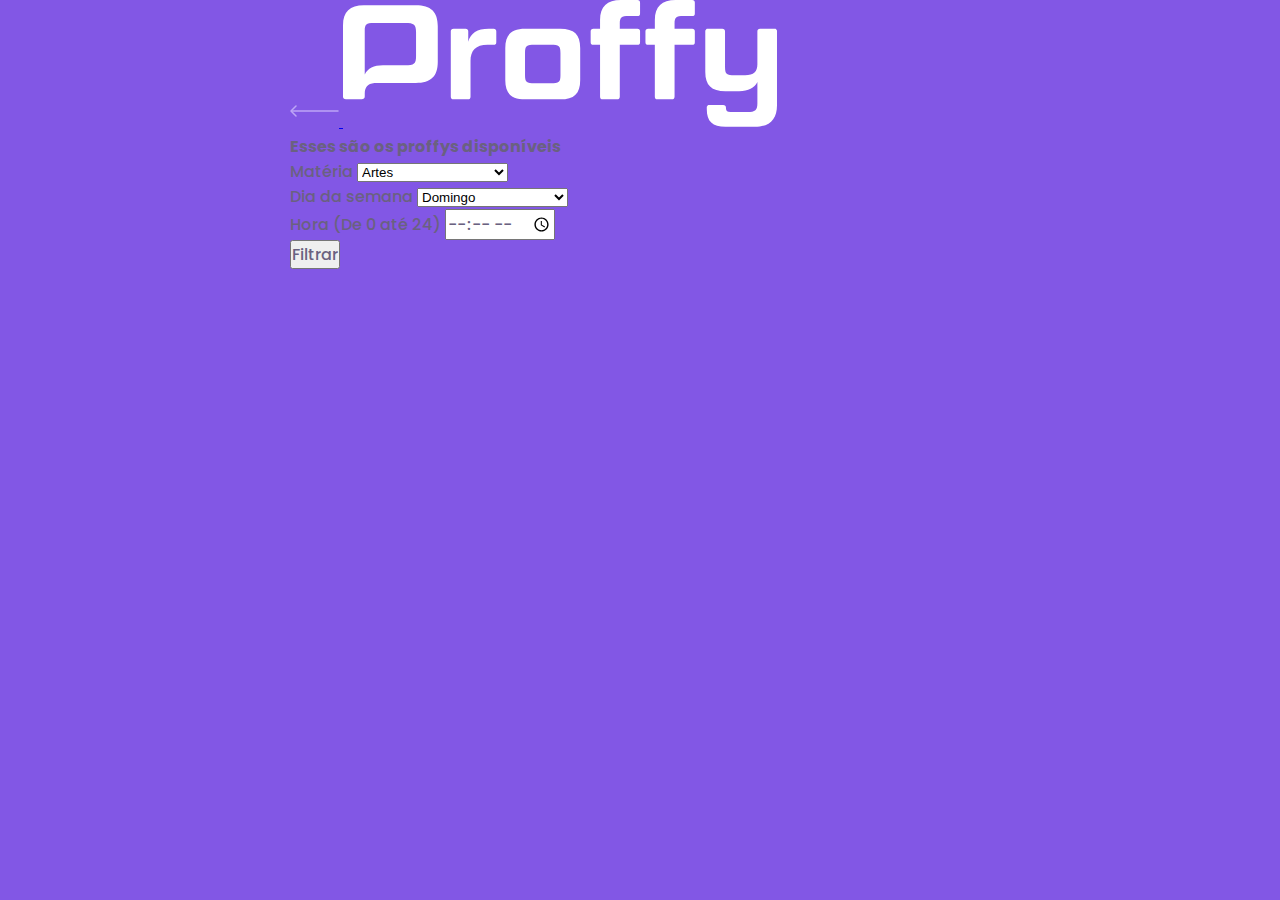
==== study.html @ e4160dd5 "Crinado página de busca de professores" ====
<!DOCTYPE html>
<html lang="en">
<head>
    <meta charset="UTF-8">
    <meta http-equiv="X-UA-Compatible" content="IE=edge">
    <meta name="viewport" content="width=device-width, initial-scale=1.0">
    <title>Proffy | Sua plataforma de estudos online</title>


    <link href="https://fonts.googleapis.com/css2?family=Archivo:wght@400;700&family=Poppins:wght@400;700&display=swap" rel="stylesheet">
    <link rel="stylesheet" href="./styles/main.css">
    <link rel="stylesheet" href="./styles/partials/page-study.css">
</head>
<body id="page-study">

    <div id="container">
       <header class="page-header">
           <div class="top-bar-container">
                <a href="/">
                    <img src="/images/icons/back.svg" alt="Voltar">
                </a>

                <img src="/images/logo.svg" alt="Proffy">
           </div>

           <div class="header-content">
               <strong>Esses são os proffys disponíveis</strong>
               <form id="search-teachers" action="">
                    <div class="select-block">
                        <label for="subject">Matéria</label>
                        <select name="subject" id="subject">

                            <option value="" disabled="" hidden="">Selecione uma opção</option>
                            <option value="1"> Artes </option>
                            <option value="2"> Biologia </option>
                            <option value="3"> Ciências </option>
                            <option value="4"> Educação Física </option>
                            <option value="5"> Física </option>
                            <option value="6"> Geografia </option>
                            <option value="7"> História </option>
                            <option value="8"> Matemática </option>
                            <option value="9"> Português </option>
                            <option value="10"> Química </option>

                        </select>
                    </div>

                    <div class="select-block">
                        <label for="weekday">Dia da semana</label>
                        <select name="weekday" id="weekday">

                            <option value="" disabled="" hidden="">Selecione uma opção</option>
                            <option value="0"> Domingo </option>
                            <option value="1"> Segunda-feira </option>
                            <option value="2"> Terça-feira </option>
                            <option value="3"> Quarta-feira </option>
                            <option value="4"> Quinta-feira </option>
                            <option value="5"> Sexta-feira </option>
                            <option value="6"> Sábado </option>
                           

                        </select>
                    </div>

                    <div class="input-block">
                        <label for="time">Hora (De 0 até 24)</label>
                        <input type="time" name="time"
                            id="time" min="0" max="24">                        
                    </div>

                    <button type="submit">Filtrar</button>
               </form>
           </div>
       </header>
    </div>

    
</body>
</html>
---- styles/main.css ----
*{
    margin: 0;
    padding: 0;
    box-sizing: border-box;
}

:root{
    --color-background: #F0F0F7;
    --color-primary-lighter: #9871F5;
    --color-primary-light: #916BEA;
    --color-primary: #8257E5;
    --color-primary-dark: #774DD6;
    --color-primary-darker: #6842c2;
    --color-secondary: #04D361;
    --color-secondary-dark: #04BF58;
    --color-text-base: #6A6180;
    --color-title-in-primary: #FFFFFF;
    --color-text-in-primary: #D4C2FF;
    --color-text-title: #32264D;
    --color-text-complement: #9C98A6;
    --color-text-base: #6A6180;
    --color-line-in-white: #E6E6F0;
    --color-input-background: #F8F8FC;
    --collor-button-text: #FFFFFF;
    --collor-box-base: #FFFFFF;
    --collor-box-footer: #FAFAFC;
    --color-small-info: #C1BCCC;


    font-size: 60%;
}

html,
body{
    height:100vh;
}

body{
    background-color: var(--color-primary);
    display: flex;
    align-items: center;
    justify-content: center;
}

body,
input,
button,
textarea{
    font: 500 1.6rem Poppins;
    color: var(--color-text-base);
}

#container{
    width: 90vw;
    max-width: 700px;
}

@media (min-width: 700px){
    :root{
        font-size: 62.5%;
    }
}
---- styles/partials/page-study.css ----
#page-study #container{
    width: 100vw;
    height: 100vh;
}
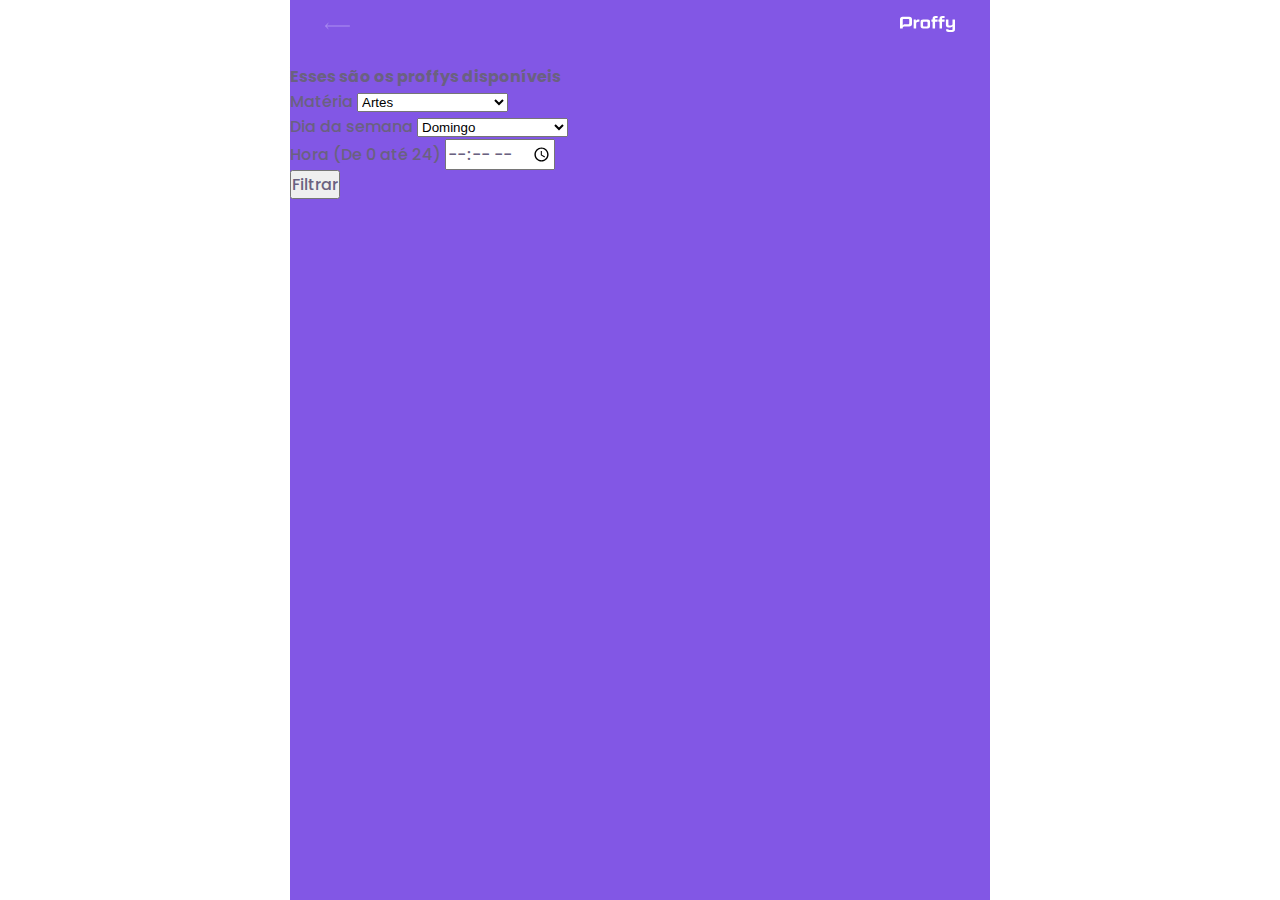
==== commit b36f70c3: "Editando" ====
--- a/study.html
+++ b/study.html
@@ -10,6 +10,7 @@
     <link href="https://fonts.googleapis.com/css2?family=Archivo:wght@400;700&family=Poppins:wght@400;700&display=swap" rel="stylesheet">
     <link rel="stylesheet" href="./styles/main.css">
     <link rel="stylesheet" href="./styles/partials/page-study.css">
+    
 </head>
 <body id="page-study">
 
--- a/styles/main.css
+++ b/styles/main.css
@@ -36,7 +36,6 @@
 }
 
 body{
-    background-color: var(--color-primary);
     display: flex;
     align-items: center;
     justify-content: center;
@@ -53,6 +52,7 @@
 #container{
     width: 90vw;
     max-width: 700px;
+    background-color: var(--color-primary);
 }
 
 @media (min-width: 700px){
--- a/styles/partials/page-study.css
+++ b/styles/partials/page-study.css
@@ -1,4 +1,33 @@
 #page-study #container{
     width: 100vw;
     height: 100vh;
-}+}
+
+.page-header{
+    background-color: var(--color-primary);
+    display: flex;
+    flex-direction: column;
+}
+
+.page-header .top-bar-container{
+    width: 90%;
+    margin: 0 auto;
+    display: flex;
+    justify-content: space-between;
+    padding: 1.6rem 0;
+}
+
+.page-header .top-bar-container a{
+    height: 3.2rem;
+    transition: opacity 0.2s;
+}
+
+.page-header .top-bar-container a:hover{
+    opacity: 0.6;
+}
+
+.page-header .top-bar-container img{
+    height: 1.6rem;
+}
+
+/* 58min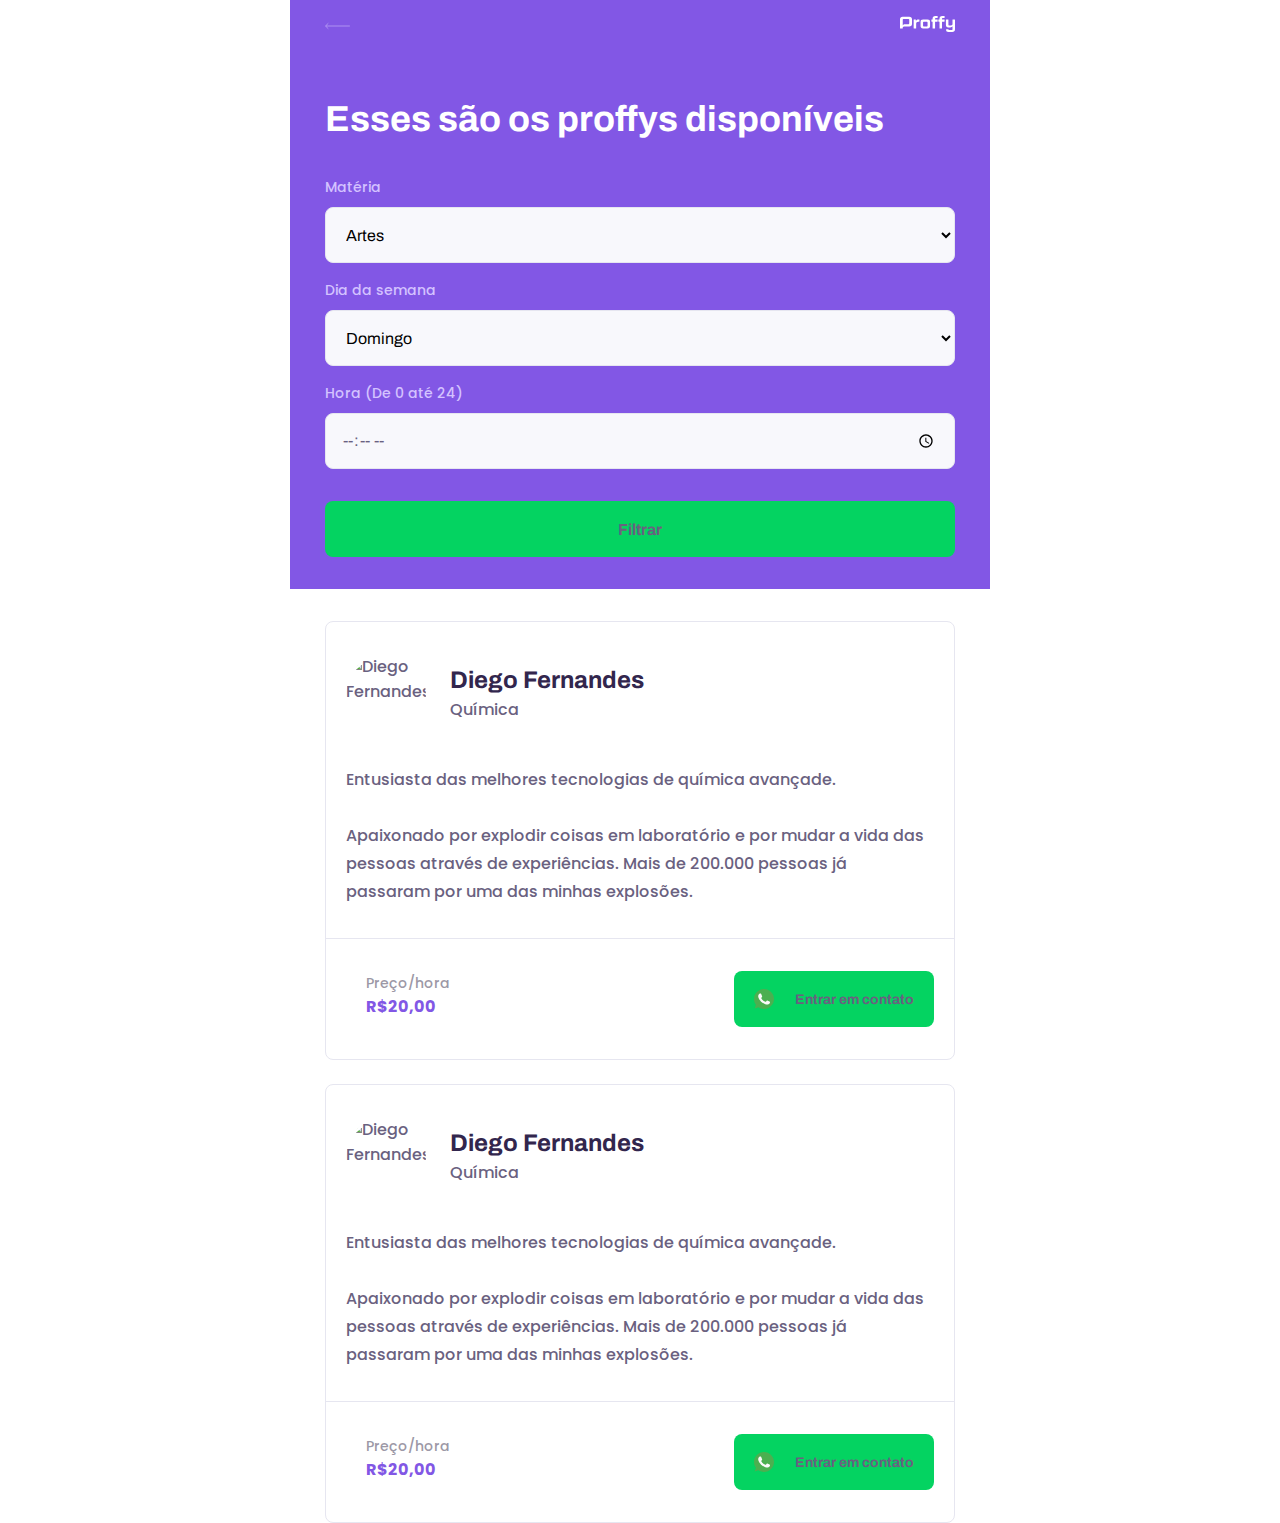
==== commit f1dd0741: "moble" ====
--- a/study.html
+++ b/study.html
@@ -73,6 +73,57 @@
                </form>
            </div>
        </header>
+
+       <main>
+           <article class="teacher-item">
+               <header>
+                   <img src="https://avatars.githubusercontent.com/u/2254731?v=4" 
+                   alt="Diego Fernandes">
+                   <div>
+                        <strong> Diego Fernandes </strong>
+                        <span>Química</span>
+                   </div>
+                </header>
+
+                   <p> Entusiasta das melhores tecnologias de química avançade.
+                       <br><br>
+                       Apaixonado por explodir coisas em laboratório e por mudar
+                       a vida das pessoas através de experiências. Mais de 200.000
+                       pessoas já passaram por uma das minhas explosões.
+                   </p>
+
+                   <footer>
+                       <p>Preço/hora <strong>R$20,00</strong> </p>
+                       <button type="button"><img src="./images/icons/whatsapp.svg" alt="Whatsapp">Entrar em contato</button>
+                   </footer>
+               
+           </article>
+       
+           <article class="teacher-item">
+            <header>
+                <img src="https://avatars.githubusercontent.com/u/2254731?v=4" 
+                alt="Diego Fernandes">
+                <div>
+                     <strong> Diego Fernandes </strong>
+                     <span>Química</span>
+                </div>
+            </header>
+
+                <p> Entusiasta das melhores tecnologias de química avançade.
+                    <br><br>
+                    Apaixonado por explodir coisas em laboratório e por mudar
+                    a vida das pessoas através de experiências. Mais de 200.000
+                    pessoas já passaram por uma das minhas explosões.
+                </p>
+
+                <footer>
+                    <p>Preço/hora <strong>R$20,00</strong> </p>
+                    <button type="button"><img src="./images/icons/whatsapp.svg" alt="Whatsapp">Entrar em contato</button>
+                </footer>
+            
+        </article>
+        </main>
+
     </div>
 
     
--- a/styles/partials/page-study.css
+++ b/styles/partials/page-study.css
@@ -1,6 +1,7 @@
 #page-study #container{
     width: 100vw;
     height: 100vh;
+    background-color: white;
 }
 
 .page-header{
@@ -30,4 +31,175 @@
     height: 1.6rem;
 }
 
-/* 58min+.page-header .header-content{
+    width: 90%;
+    margin: 3.2rem auto;
+}
+
+.page-header .header-content strong{
+    font: 700 3.6rem Archivo;
+    line-height: 4.6rem;
+    color: var(--color-title-in-primary);
+}
+
+#search-teachers{
+    margin-top: 3.2rem;
+}
+
+#search-teachers label{
+    color: var(--color-text-in-primary)
+}
+
+#search-teachers .select-block{
+    margin-bottom: 1.4rem;
+}
+
+#search-teachers button{
+    width: 100%;
+    height: 5.6rem;
+    background: var(--color-secondary);
+    color: var(--color-button-text);
+    border: 0;
+    border-radius: .8rem;
+    cursor: pointer;
+    font: 700 1.6rem Archivo;
+    display: flex;
+    align-items: center;
+    justify-content: center;
+    text-decoration: none;
+    transition: background 0.2s;
+    margin-top: 3.2rem;
+}
+
+#search-teachers button:hover{
+    background-color:var(--color-secondary-dark);
+}
+
+.select-block label,
+.input-block label{
+    font-size: 1.4rem;
+    color: var(--color-text-complement);
+}
+
+.input-block input,
+.select-block select{
+    width: 100%;
+    height: 5.6rem;
+    margin-top: 0.8rem;
+    border-radius: 0.8rem;
+    background: var(--color-input-background);
+    border: 1px solid var(--color-line-in-white);
+    outline: 0;
+    padding: 0 1.6rem;
+    font: 1.6rem Archivo;
+}
+
+.input-block{
+    position: relative;
+}
+
+.input-block:focus-within::after{
+    content: "";
+
+    width: calc(100% - 3.2rem);
+    height:2px;
+    background:var(--color-primary-light);;
+    position: absolute;
+    left: 1.6rem;
+    bottom: 0px;
+}
+
+/*================= Avatares ===================*/
+#page-study main{
+    margin: 3.2rem auto;
+    width: 90%;
+}
+
+.teacher-item{
+    background-color: var(--color-box-base);
+    border: 1px solid var(--color-line-in-white);
+    border-radius: 0.8rem;
+    margin-top: 2.4rem;
+}
+
+.teacher-item header{
+    padding:3.2rem 2rem;
+    display: flex;
+    align-items: center;
+}
+
+.teacher-item header img{
+    width: 8rem;
+    height: 8rem;
+    border-radius: 50%;
+}
+
+.teacher-item header div{
+    margin-left: 2.4rem;
+}
+
+.teacher-item header div strong{
+    font: 700 2.4rem Archivo;
+    display: block;
+    color: var(--color-text-title);
+}
+
+.teacher-item header div span{
+    font-size: 1.6rem;
+    display: block;
+    margin-top: 0.4rem;
+}
+
+.teacher-item p{
+    padding: 0 2rem;
+    font-size: 1.6rem;
+    line-height: 2.8rem;
+}
+
+.teacher-item footer{
+    padding: 3.2rem 2rem;
+    background-color: var(--color-box-footer);
+    border-top: 1px solid var(--color-line-in-white);
+    margin-top: 3.2rem;
+
+    display: flex;
+    align-self: center;
+    justify-content: space-between;
+}
+
+.teacher-item footer p{
+    font-size: 1.4rem;
+    line-height: 2.4rem;
+    color: var(--color-text-complement);
+}
+
+.teacher-item footer p strong{
+    font-size: 1.6rem;
+    color: var(--color-primary);
+    display: block;
+}
+
+.teacher-item footer button{
+    width: 20rem;
+    height: 5.6rem;
+    background:var(--color-secondary);
+    color: var(--color-button-text);
+    border: 0;
+    border-radius: 0.8rem;
+    cursor: pointer;
+    font: 700 1.4rem Archivo;
+
+    display: flex;
+    align-items: center;
+    justify-content: space-evenly;
+
+    text-decoration: none;
+    transition: background 0.2s;
+    margin-left: 1.6rem;
+}
+
+.teacher-item footer button:hover{
+    background:var(--color-secondary-dark);
+}
+
+/*18min